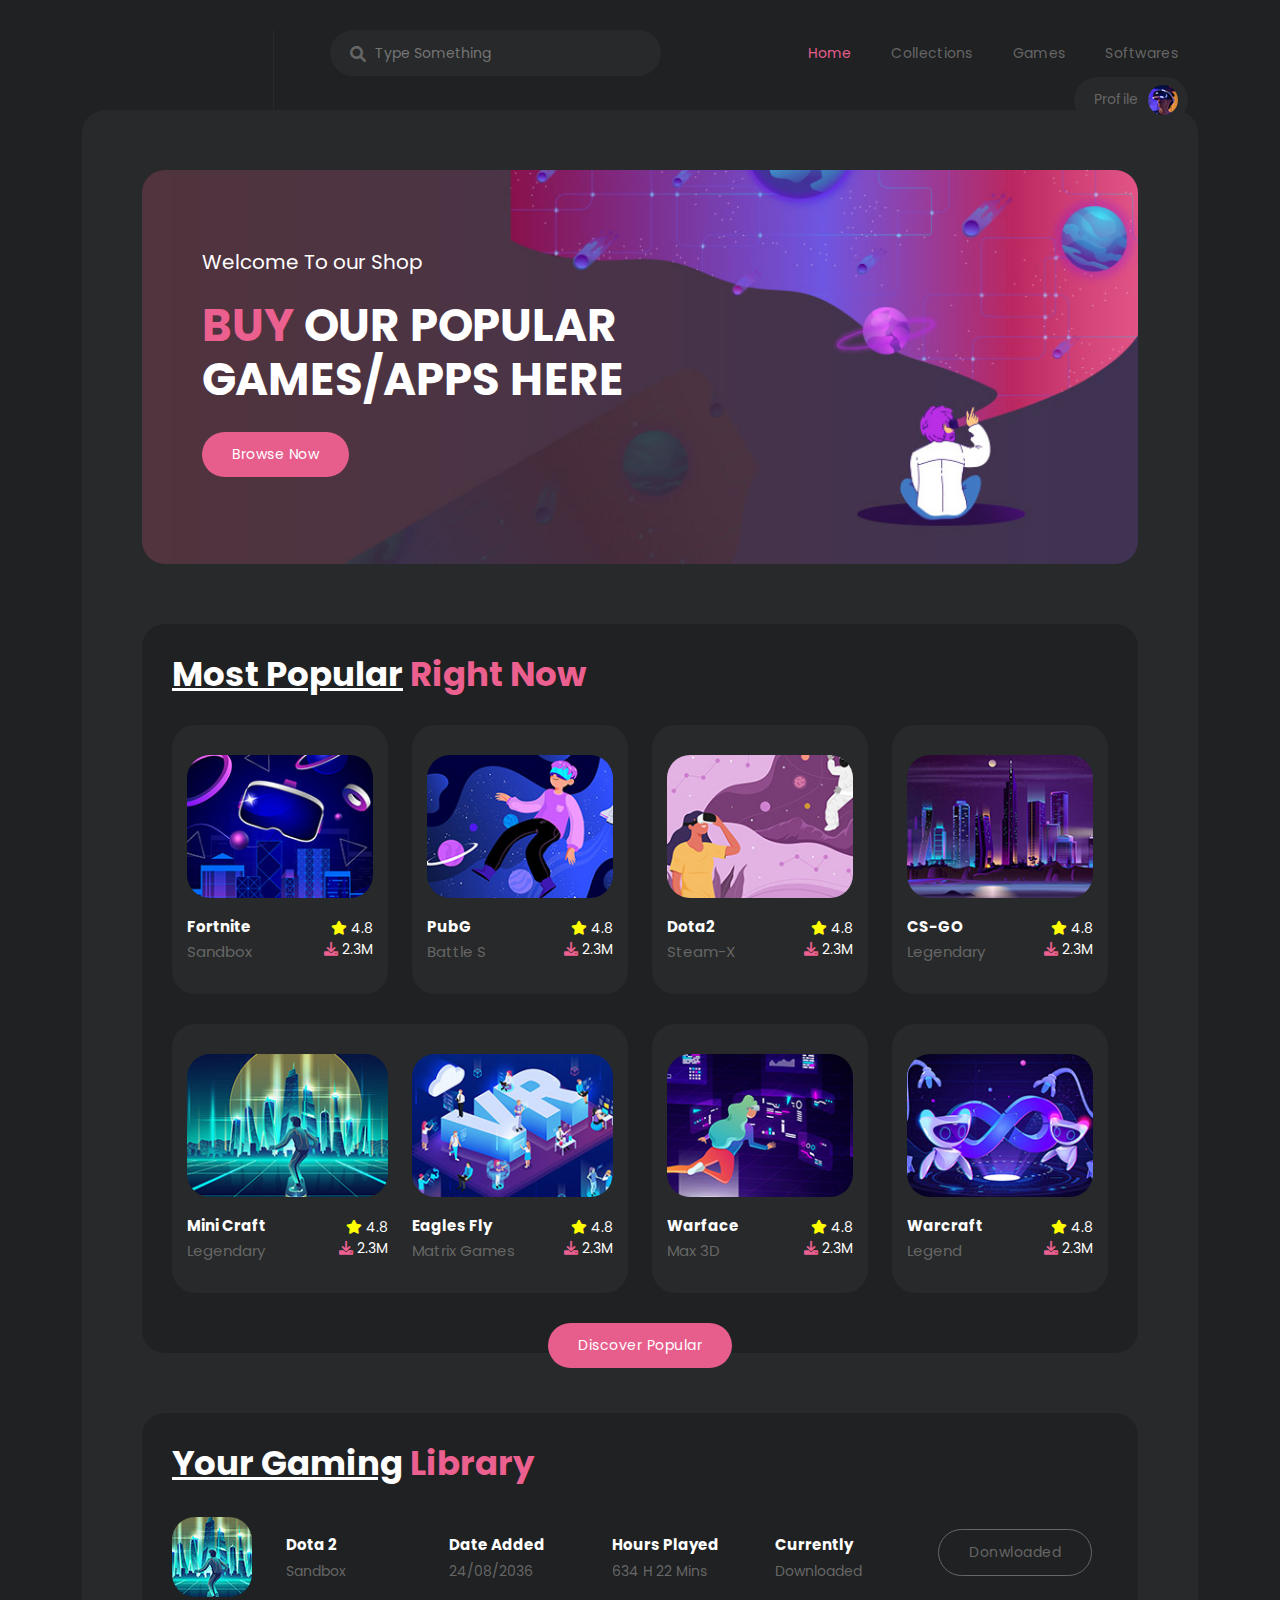
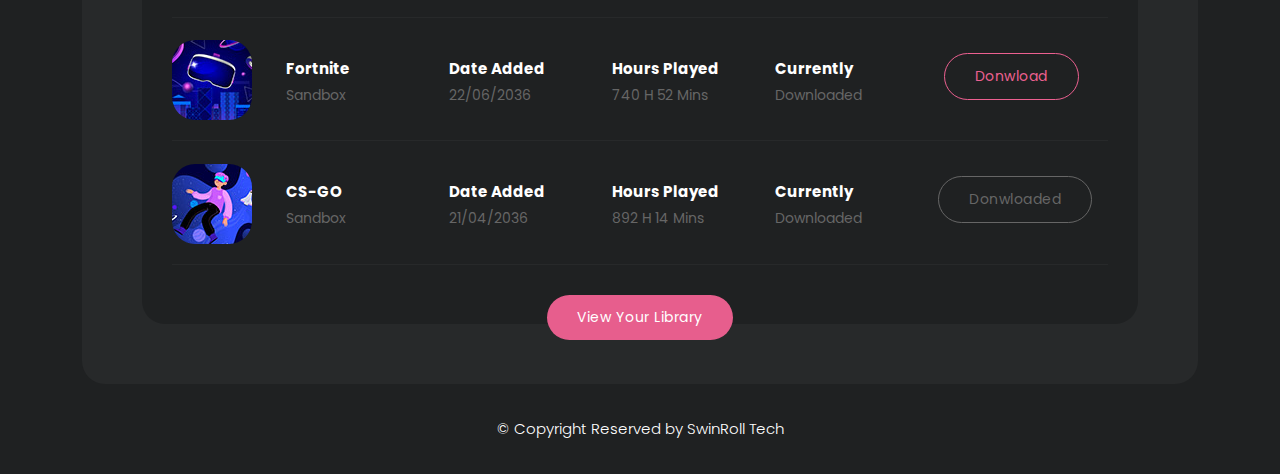
==== index.html @ 905ba1fa "front-end_sample" ====
<!DOCTYPE html>
<html lang="en">

  <head>

    <meta charset="utf-8">
    <meta name="viewport" content="width=device-width, initial-scale=1, shrink-to-fit=no">

    <link href="https://fonts.googleapis.com/css2?family=Poppins:wght@100;200;300;400;500;600;700;800;900&display=swap" rel="stylesheet">

    <title> Game/App Shop </title>

    <!-- Bootstrap core CSS -->
    <link href="vendor/bootstrap/css/bootstrap.min.css" rel="stylesheet">


    <!-- Additional CSS Files -->
    <link rel="stylesheet" href="assets/css/fontawesome.css">
    <link rel="stylesheet" href="assets/css/templatemo-cyborg-gaming.css">
    <link rel="stylesheet" href="assets/css/owl.css">
    <link rel="stylesheet" href="assets/css/animate.css">
    <link rel="stylesheet"href="https://unpkg.com/swiper@7/swiper-bundle.min.css"/>
 
  </head>

<body>

  <!-- ***** Preloader Start ***** -->
  <div id="js-preloader" class="js-preloader">
    <div class="preloader-inner">
      <span class="dot"></span>
      <div class="dots">
        <span></span>
        <span></span>
        <span></span>
      </div>
    </div>
  </div>
  <!-- ***** Preloader End ***** -->

  <!-- ***** Header Area Start ***** -->
  <header class="header-area header-sticky">
    <div class="container">
        <div class="row">
            <div class="col-12">
                <nav class="main-nav">
                    <!-- ***** Logo Start ***** -->
                    <a href="index.html" class="logo">
                        <img src="assets/images/ " alt="">
                    </a>
                    <!-- ***** Logo End ***** -->
                    <!-- ***** Search End ***** -->
                    <div class="search-input">
                      <form id="search" action="#">
                        <input type="text" placeholder="Type Something" id='searchText' name="searchKeyword" onkeypress="handle" />
                        <i class="fa fa-search"></i>
                      </form>
                    </div>
                    <!-- ***** Search End ***** -->
                    <!-- ***** Menu Start ***** -->
                    <ul class="nav">
                        <li><a href="index.html" class="active">Home</a></li>
                        <li><a href="browse.html">Collections</a></li>
                        <li><a href="details.html">Games</a></li>
                        <li><a href="streams.html">Softwares</a></li>
                        <li><a href="profile.html">Profile <img src="assets/images/profile-header.jpg" alt=""></a></li>
                    </ul>   
                    <a class='menu-trigger'>
                        <span>Menu</span>
                    </a>
                    <!-- ***** Menu End ***** -->
                </nav>
            </div>
        </div>
    </div>
  </header>
  <!-- ***** Header Area End ***** -->

  <div class="container">
    <div class="row">
      <div class="col-lg-12">
        <div class="page-content">

          <!-- ***** Banner Start ***** -->
          <div class="main-banner">
            <div class="row">
              <div class="col-lg-7">
                <div class="header-text">
                  <h6>Welcome To our Shop</h6>
                  <h4><em>Buy</em> Our Popular Games/Apps Here</h4>
                  <div class="main-button">
                    <a href="browse.html">Browse Now</a>
                  </div>
                </div>
              </div>
            </div>
          </div>
          <!-- ***** Banner End ***** -->

          <!-- ***** Most Popular Start ***** -->
          <div class="most-popular">
            <div class="row">
              <div class="col-lg-12">
                <div class="heading-section">
                  <h4><em>Most Popular</em> Right Now</h4>
                </div>
                <div class="row">
                  <div class="col-lg-3 col-sm-6">
                    <div class="item">
                      <img src="assets/images/popular-01.jpg" alt="">
                      <h4>Fortnite<br><span>Sandbox</span></h4>
                      <ul>
                        <li><i class="fa fa-star"></i> 4.8</li>
                        <li><i class="fa fa-download"></i> 2.3M</li>
                      </ul>
                    </div>
                  </div>
                  <div class="col-lg-3 col-sm-6">
                    <div class="item">
                      <img src="assets/images/popular-02.jpg" alt="">
                      <h4>PubG<br><span>Battle S</span></h4>
                      <ul>
                        <li><i class="fa fa-star"></i> 4.8</li>
                        <li><i class="fa fa-download"></i> 2.3M</li>
                      </ul>
                    </div>
                  </div>
                  <div class="col-lg-3 col-sm-6">
                    <div class="item">
                      <img src="assets/images/popular-03.jpg" alt="">
                      <h4>Dota2<br><span>Steam-X</span></h4>
                      <ul>
                        <li><i class="fa fa-star"></i> 4.8</li>
                        <li><i class="fa fa-download"></i> 2.3M</li>
                      </ul>
                    </div>
                  </div>
                  <div class="col-lg-3 col-sm-6">
                    <div class="item">
                      <img src="assets/images/popular-04.jpg" alt="">
                      <h4>CS-GO<br><span>Legendary</span></h4>
                      <ul>
                        <li><i class="fa fa-star"></i> 4.8</li>
                        <li><i class="fa fa-download"></i> 2.3M</li>
                      </ul>
                    </div>
                  </div>
                  <div class="col-lg-6">
                    <div class="item">
                      <div class="row">
                        <div class="col-lg-6 col-sm-6">
                          <div class="item inner-item">
                            <img src="assets/images/popular-05.jpg" alt="">
                            <h4>Mini Craft<br><span>Legendary</span></h4>
                            <ul>
                              <li><i class="fa fa-star"></i> 4.8</li>
                              <li><i class="fa fa-download"></i> 2.3M</li>
                            </ul>
                          </div>
                        </div>
                        <div class="col-lg-6 col-sm-6">
                          <div class="item">
                            <img src="assets/images/popular-06.jpg" alt="">
                            <h4>Eagles Fly<br><span>Matrix Games</span></h4>
                            <ul>
                              <li><i class="fa fa-star"></i> 4.8</li>
                              <li><i class="fa fa-download"></i> 2.3M</li>
                            </ul>
                          </div>
                        </div>
                      </div>
                    </div>
                  </div>
                  <div class="col-lg-3 col-sm-6">
                    <div class="item">
                      <img src="assets/images/popular-07.jpg" alt="">
                      <h4>Warface<br><span>Max 3D</span></h4>
                      <ul>
                        <li><i class="fa fa-star"></i> 4.8</li>
                        <li><i class="fa fa-download"></i> 2.3M</li>
                      </ul>
                    </div>
                  </div>
                  <div class="col-lg-3 col-sm-6">
                    <div class="item">
                      <img src="assets/images/popular-08.jpg" alt="">
                      <h4>Warcraft<br><span>Legend</span></h4>
                      <ul>
                        <li><i class="fa fa-star"></i> 4.8</li>
                        <li><i class="fa fa-download"></i> 2.3M</li>
                      </ul>
                    </div>
                  </div>
                  <div class="col-lg-12">
                    <div class="main-button">
                      <a href="browse.html">Discover Popular</a>
                    </div>
                  </div>
                </div>
              </div>
            </div>
          </div>
          <!-- ***** Most Popular End ***** -->

          <!-- ***** Gaming Library Start ***** -->
          <div class="gaming-library">
            <div class="col-lg-12">
              <div class="heading-section">
                <h4><em>Your Gaming</em> Library</h4>
              </div>
              <div class="item">
                <ul>
                  <li><img src="assets/images/game-01.jpg" alt="" class="templatemo-item"></li>
                  <li><h4>Dota 2</h4><span>Sandbox</span></li>
                  <li><h4>Date Added</h4><span>24/08/2036</span></li>
                  <li><h4>Hours Played</h4><span>634 H 22 Mins</span></li>
                  <li><h4>Currently</h4><span>Downloaded</span></li>
                  <li><div class="main-border-button border-no-active"><a href="#">Donwloaded</a></div></li>
                </ul>
              </div>
              <div class="item">
                <ul>
                  <li><img src="assets/images/game-02.jpg" alt="" class="templatemo-item"></li>
                  <li><h4>Fortnite</h4><span>Sandbox</span></li>
                  <li><h4>Date Added</h4><span>22/06/2036</span></li>
                  <li><h4>Hours Played</h4><span>740 H 52 Mins</span></li>
                  <li><h4>Currently</h4><span>Downloaded</span></li>
                  <li><div class="main-border-button"><a href="#">Donwload</a></div></li>
                </ul>
              </div>
              <div class="item last-item">
                <ul>
                  <li><img src="assets/images/game-03.jpg" alt="" class="templatemo-item"></li>
                  <li><h4>CS-GO</h4><span>Sandbox</span></li>
                  <li><h4>Date Added</h4><span>21/04/2036</span></li>
                  <li><h4>Hours Played</h4><span>892 H 14 Mins</span></li>
                  <li><h4>Currently</h4><span>Downloaded</span></li>
                  <li><div class="main-border-button border-no-active"><a href="#">Donwloaded</a></div></li>
                </ul>
              </div>
            </div>
            <div class="col-lg-12">
              <div class="main-button">
                <a href="profile.html">View Your Library</a>
              </div>
            </div>
          </div>
          <!-- ***** Gaming Library End ***** -->
        </div>
      </div>
    </div>
  </div>
  
  <footer>
    <div class="container">
      <div class="row">
        <div class="col-lg-12">
          <p>© Copyright Reserved by <a href="#">SwinRoll Tech</a>

        </div>
      </div>
    </div>
  </footer>


  <!-- Scripts -->
  <!-- Bootstrap core JavaScript -->
  <script src="vendor/jquery/jquery.min.js"></script>
  <script src="vendor/bootstrap/js/bootstrap.min.js"></script>

  <script src="assets/js/isotope.min.js"></script>
  <script src="assets/js/owl-carousel.js"></script>
  <script src="assets/js/tabs.js"></script>
  <script src="assets/js/popup.js"></script>
  <script src="assets/js/custom.js"></script>


  </body>

</html>
---- assets/css/templatemo-cyborg-gaming.css ----
/*

TemplateMo 579 Cyborg Gaming

https://templatemo.com/tm-579-cyborg-gaming

*/

/* ---------------------------------------------
Table of contents
------------------------------------------------
01. font & reset css
02. reset
03. global styles
04. header
05. banner
06. features
07. testimonials
08. contact
09. footer

--------------------------------------------- */
/* 
---------------------------------------------
font & reset css
--------------------------------------------- 
*/
@import url("https://fonts.googleapis.com/css2?family=Poppins:wght@100;200;300;400;500;600;700;800;900");
/* 
---------------------------------------------
reset
--------------------------------------------- 
*/
html, body, div, span, applet, object, iframe, h1, h2, h3, h4, h5, h6, p, blockquote, div
pre, a, abbr, acronym, address, big, cite, code, del, dfn, em, font, img, ins, kbd, q,
s, samp, small, strike, strong, sub, sup, tt, var, b, u, i, center, dl, dt, dd, ol, ul, li,
figure, header, nav, section, article, aside, footer, figcaption {
  margin: 0;
  padding: 0;
  border: 0;
  outline: 0;
}

.clearfix:after {
  content: ".";
  display: block;
  clear: both;
  visibility: hidden;
  line-height: 0;
  height: 0;
}

.clearfix {
  display: inline-block;
}

html[xmlns] .clearfix {
  display: block;
}

* html .clearfix {
  height: 1%;
}

ul, li {
  padding: 0;
  margin: 0;
  list-style: none;
}

header, nav, section, article, aside, footer, hgroup {
  display: block;
}

* {
  box-sizing: border-box;
}

html, body {
  font-family: 'Poppins', sans-serif;
  font-weight: 400;
  background-color: #1e1e1e;
  font-size: 16px;
  -ms-text-size-adjust: 100%;
  -webkit-font-smoothing: antialiased;
  -moz-osx-font-smoothing: grayscale;
}

a {
	color: #CCC;
  text-decoration: none !important;
}
a:hover {
	color: #F99;
}

h1, h2, h3, h4, h5, h6 {
  margin-top: 0px;
  margin-bottom: 0px;
  color: #fff;
  font-weight: 700;
}

ul {
  margin-bottom: 0px;
}

p {
  font-size: 15px;
  line-height: 30px;
  color: #fff;
}

img {
  width: 100%;
  overflow: hidden;
}

/* 
---------------------------------------------
Global Styles
--------------------------------------------- 
*/
html,
body {
  background: #1f2122;
  font-family: 'Poppins', sans-serif;
}

body .page-content {
  margin-top: 110px;
  background-color: #27292a;
  padding: 60px;
  border-radius: 23px;
}

p {
  font-size: 15px;
  color: #666;
  line-height: 30px;
  margin-bottom: 0px;
}

::selection {
  background: #e75e8d;
  color: #fff;
}

::-moz-selection {
  background: #e75e8d;
  color: #fff;
}

.templatemo-item {
	max-width: 80px; 
	border-radius: 23px;
}

.main-button a {
  font-size: 14px;
  color: #fff;
  background-color: #e75e8d;
  padding: 12px 30px;
  display: inline-block;
  border-radius: 25px;
  font-weight: 400;
  text-transform: capitalize;
  letter-spacing: 0.5px;
  transition: all .3s;
  position: relative;
  overflow: hidden;
}

.main-button a:hover {
  background-color: #fff;
  color: #e75e8d;
}

.main-border-button a {
  font-size: 14px;
  color: #ec6090;
  background-color: transparent;
  border: 1px solid #ec6090;
  padding: 12px 30px;
  display: inline-block;
  border-radius: 25px;
  font-weight: 400;
  text-transform: capitalize;
  letter-spacing: 0.5px;
  transition: all .3s;
  position: relative;
  overflow: hidden;
}

.main-border-button a:hover {
  border-color: #fff;
  background-color: #fff;
  color: #e75e8d;
}

.border-no-active a {
  border-color: #666;
  color: #666;
}

.border-no-active a:hover{
  border-color: #666;
  color: #666;
  background-color: transparent;
}

section {
  margin-top: 120px;
}

.heading-section h4 {
  color: #ec6090;
  font-size: 34px;
  text-decoration: none;
  margin-bottom: 30px;
}

.heading-section h4 em {
  color: #fff;
  font-style: normal;
  text-decoration: underline;
}

/* 
---------------------------------------------
Pre-loader Style
--------------------------------------------- 
*/

.js-preloader {
  position: fixed;
  top: 0;
  left: 0;
  right: 0;
  bottom: 0;
  background-color: rgba(0,0,0,0.99);
  display: -webkit-box;
  display: flex;
  -webkit-box-align: center;
  align-items: center;
  -webkit-box-pack: center;
  justify-content: center;
  opacity: 1;
  visibility: visible;
  z-index: 9999;
  -webkit-transition: opacity 0.25s ease;
  transition: opacity 0.25s ease;
}

.js-preloader.loaded {
  opacity: 0;
  visibility: hidden;
  pointer-events: none;
}

@-webkit-keyframes dot {
  50% {
      -webkit-transform: translateX(96px);
      transform: translateX(96px);
  }
}

@keyframes dot {
  50% {
      -webkit-transform: translateX(96px);
      transform: translateX(96px);
  }
}

@-webkit-keyframes dots {
  50% {
      -webkit-transform: translateX(-31px);
      transform: translateX(-31px);
  }
}

@keyframes dots {
  50% {
      -webkit-transform: translateX(-31px);
      transform: translateX(-31px);
  }
}

.preloader-inner {
  position: relative;
  width: 142px;
  height: 40px;
  background: transparent;
}

.preloader-inner .dot {
  position: absolute;
  width: 16px;
  height: 16px;
  top: 12px;
  left: 15px;
  background: #e75e8d;
  border-radius: 50%;
  -webkit-transform: translateX(0);
  transform: translateX(0);
  -webkit-animation: dot 2.8s infinite;
  animation: dot 2.8s infinite;
}

.preloader-inner .dots {
  -webkit-transform: translateX(0);
  transform: translateX(0);
  margin-top: 12px;
  margin-left: 31px;
  -webkit-animation: dots 2.8s infinite;
  animation: dots 2.8s infinite;
}

.preloader-inner .dots span {
  display: block;
  float: left;
  width: 16px;
  height: 16px;
  margin-left: 16px;
  background: #e75e8d;
  border-radius: 50%;
}



/* 
---------------------------------------------
Header Style
--------------------------------------------- 
*/

.background-header {
  background-color: #fff !important;
  height: 70px!important;
  position: fixed!important;
  top: 0!important;
  left: 0;
  right: 0;
  box-shadow: 0px 0px 10px rgba(0,0,0,0.15)!important;
  -webkit-transition: all .5s ease 0s;
  -moz-transition: all .5s ease 0s;
  -o-transition: all .5s ease 0s;
  transition: all .5s ease 0s;
  display: none;
}

.header-area {
  background-color: transparent;
  position: absolute;
  height: 70px;
  top: 15px;
  left: 0;
  right: 0;
  z-index: 100;
  -webkit-transition: all .5s ease 0s;
  -moz-transition: all .5s ease 0s;
  -o-transition: all .5s ease 0s;
  transition: all .5s ease 0s;
}

.header-area .main-nav {
  min-height: 80px;
  background: transparent;
  display: flex;
  padding: 15px 0px;
  border-radius: 50px;
}

.background-header .main-nav {
  padding: 0px;
  background-color: transparent;
}

.header-area .main-nav #search {
  position: relative;
}

.header-area .main-nav #search input {
  background-color: #27292a;
  height: 46px;
  border-radius: 23px;
  border: none;
  color: #666;
  font-size: 14px;
  padding: 0px 15px 0px 45px;
}

.header-area .main-nav #search i {
  position: absolute;
  color: #666;
  left: 20px;
  top: 16px;
  width: 18px;
  height: 18px;
  font-size: 16px;
}

.header-area .main-nav .logo {
  border-right: 1px solid #27292a;
  flex-basis: 25%;
  margin-right: 5%;
  -webkit-transition: all 0.3s ease 0s;
  -moz-transition: all 0.3s ease 0s;
  -o-transition: all 0.3s ease 0s;
  transition: all 0.3s ease 0s;
}

.header-area .main-nav .logo img {
  width: 191px;
}

.background-header .main-nav .logo {
  margin-top: 8px;
}

.background-header .main-nav .logo img {
  width: 180px;
}

.header-area .main-nav .nav {
  display: inline-flex;
  flex-basis: 70%;
  justify-content: flex-end;
  vertical-align: middle;
  text-align: right;
  margin-top: 0px;
  margin-right: 0px;
  -webkit-transition: all 0.3s ease 0s;
  -moz-transition: all 0.3s ease 0s;
  -o-transition: all 0.3s ease 0s;
  transition: all 0.3s ease 0s;
  position: relative;
  z-index: 999;
}

.header-area .main-nav .nav li {
  padding-left: 10px;
  padding-right: 10px;
  display: inline-block;
}

.header-area .main-nav .nav li a {
  display: block;
  font-weight: 400;
  font-size: 14px;
  text-transform: capitalize;
  color: #666;
  -webkit-transition: all 0.3s ease 0s;
  -moz-transition: all 0.3s ease 0s;
  -o-transition: all 0.3s ease 0s;
  transition: all 0.3s ease 0s;
  border: transparent;
  padding: 13px 10px;
  border-radius: 18px;
  letter-spacing: .3px;
}

.header-area .main-nav .nav li:last-child a {
  background-color: #27292a;
  padding: 8px 10px 8px 20px;
  border-radius: 23px;
}

.header-area .main-nav .nav li:last-child a img {
  max-width: 30px;
  border-radius: 50%;
  margin-left: 5px;
}

.header-area .main-nav .nav li.has-sub ul.sub-menu li:last-child a:hover,
.background-header .main-nav .nav li.has-sub ul.sub-menu li:last-child a:hover {
  padding-left: 25px !important;
}

.header-area .main-nav .nav li:hover a,
.header-area .main-nav .nav li a.active {
  color: #e75e8d !important;
}

.header-area .main-nav .nav li:last-child:hover a,
.header-area .main-nav .nav li:last-child a.active {
  color: #fff !important;
  background-color: #e75e8d !important;
}

.background-header .main-nav .nav li:hover a,
.background-header .main-nav .nav li a.active {
  color: #fff;
  opacity: 1;
}

.header-area .main-nav .nav li.has-sub {
  position: relative;
  padding-right: 15px;
}

.header-area .main-nav .menu-trigger {
  cursor: pointer;
  display: block;
  position: absolute;
  top: 23px;
  width: 32px;
  height: 40px;
  text-indent: -9999em;
  z-index: 99;
  right: 20px;
  display: none;
}

.background-header .main-nav .menu-trigger {
  top: 17px;
}

.header-area .main-nav .menu-trigger span,
.header-area .main-nav .menu-trigger span:before,
.header-area .main-nav .menu-trigger span:after {
  -moz-transition: all 0.4s;
  -o-transition: all 0.4s;
  -webkit-transition: all 0.4s;
  transition: all 0.4s;
  background-color: #e75e8d;
  display: block;
  position: absolute;
  width: 30px;
  height: 2px;
  left: 0;
}

.background-header .main-nav .menu-trigger span,
.background-header .main-nav .menu-trigger span:before,
.background-header .main-nav .menu-trigger span:after {
  background-color: #e75e8d;
}

.header-area .main-nav .menu-trigger span:before,
.header-area .main-nav .menu-trigger span:after {
  -moz-transition: all 0.4s;
  -o-transition: all 0.4s;
  -webkit-transition: all 0.4s;
  transition: all 0.4s;
  background-color: #e75e8d;
  display: block;
  position: absolute;
  width: 30px;
  height: 2px;
  left: 0;
  width: 75%;
}

.background-header .main-nav .menu-trigger span:before,
.background-header .main-nav .menu-trigger span:after {
  background-color: #e75e8d;
}

.header-area .main-nav .menu-trigger span:before,
.header-area .main-nav .menu-trigger span:after {
  content: "";
}

.header-area .main-nav .menu-trigger span {
  top: 16px;
}

.header-area .main-nav .menu-trigger span:before {
  -moz-transform-origin: 33% 100%;
  -ms-transform-origin: 33% 100%;
  -webkit-transform-origin: 33% 100%;
  transform-origin: 33% 100%;
  top: -10px;
  z-index: 10;
}

.header-area .main-nav .menu-trigger span:after {
  -moz-transform-origin: 33% 0;
  -ms-transform-origin: 33% 0;
  -webkit-transform-origin: 33% 0;
  transform-origin: 33% 0;
  top: 10px;
}

.header-area .main-nav .menu-trigger.active span,
.header-area .main-nav .menu-trigger.active span:before,
.header-area .main-nav .menu-trigger.active span:after {
  background-color: transparent;
  width: 100%;
}

.header-area .main-nav .menu-trigger.active span:before {
  -moz-transform: translateY(6px) translateX(1px) rotate(45deg);
  -ms-transform: translateY(6px) translateX(1px) rotate(45deg);
  -webkit-transform: translateY(6px) translateX(1px) rotate(45deg);
  transform: translateY(6px) translateX(1px) rotate(45deg);
  background-color: #e75e8d;
}

.background-header .main-nav .menu-trigger.active span:before {
  background-color: #e75e8d;
}

.header-area .main-nav .menu-trigger.active span:after {
  -moz-transform: translateY(-6px) translateX(1px) rotate(-45deg);
  -ms-transform: translateY(-6px) translateX(1px) rotate(-45deg);
  -webkit-transform: translateY(-6px) translateX(1px) rotate(-45deg);
  transform: translateY(-6px) translateX(1px) rotate(-45deg);
  background-color: #e75e8d;
}

.background-header .main-nav .menu-trigger.active span:after {
  background-color: #e75e8d;
}

.header-area.header-sticky {
  min-height: 70px;
}

.header-area.header-sticky .nav li a.active {
  color: #fff;
}

@media (max-width: 1200px) {
  .header-area .main-nav .nav li {
    padding-left: 10px;
    padding-right: 10px;
  }
  .header-area .main-nav:before {
    display: none;
  }
}

@media (max-width: 992px) {
  .header-area {
    top: 0;
  }
  .header-area .main-nav {
    background-color: transparent;
    border-radius: 0px;
  }
  .header-area .main-nav .nav {
    height: auto;
    flex-basis: 100%;
  }
  .header-area .main-nav .logo {
    position: absolute;
    left: 30px;
    top: 15px;
  }
  .background-header .main-nav .logo {
    top: 0px;
  }
  .background-header .main-nav .border-button {
    top: 0px !important;
  }
  .header-area .main-nav .border-button {
    position: absolute;
    top: 15px;
    right: 70px;
  }
  .header-area.header-sticky .nav li a:hover,
  .header-area.header-sticky .nav li a.active {
    color: #e75e8d!important;
    opacity: 1;
  }
  .header-area.header-sticky .nav li.search-icon a {
    width: 100%;
  }
  .header-area {
    background-color: #f7f7f7;
    padding: 0px 15px;
    height: 80px;
    box-shadow: none;
    text-align: center;
  }
  .header-area .container {
    padding: 0px;
  }
  .header-area .logo {
    margin-left: 0px;
  }
  .header-area .menu-trigger {
    display: block !important;
  }
  .header-area .main-nav {
    overflow: hidden;
  }
  .header-area .main-nav .nav {
    float: none;
    width: 100%;
    display: none;
    -webkit-transition: all 0s ease 0s;
    -moz-transition: all 0s ease 0s;
    -o-transition: all 0s ease 0s;
    transition: all 0s ease 0s;
    margin-left: 0px;
  }
  .header-area.header-sticky .nav {
    margin-top: 65px !important;
    text-align: center;
  }
  .background-header.header-sticky .nav {
    margin-top: 70px !important;
  }
  .header-area .main-nav .nav li:first-child {
    border-top: 1px solid #eee;
  }
  .header-area .main-nav .nav li {
    width: 100%;
    background: #fff;
    border-bottom: 1px solid #eee;
    padding-left: 0px !important;
    padding-right: 0px !important;
  }
  .header-area .main-nav .nav li a {
    height: 50px !important;
    line-height: 50px !important;
    padding: 0px !important;
    border: none !important;
    background: #fff !important;
    color: #1e1e1e !important;
  }
  .header-area .main-nav .nav li a:hover {
    background: #fff !important;
    color: #e75e8d!important;
  }
  .header-area .main-nav .nav li:last-child a img {
    display: none;
  }
  .header-area .main-nav .nav li:last-child a:hover {
    color: #ec6090 !important;
    background-color: transparent !important;
  }
  .header-area .main-nav .nav li.has-sub ul.sub-menu {
    position: relative;
    visibility: inherit;
    opacity: 1;
    z-index: 1;
    transform: translateY(0%);
    top: 0px;
    width: 100%;
    box-shadow: none;
    height: 0px;
    transition: all 0s;
  }
  .header-area .main-nav .nav li.submenu ul li a {
    font-size: 12px;
    font-weight: 400;
  }
  .header-area .main-nav .nav li.submenu ul li a:hover:before {
    width: 0px;
  }
  .header-area .main-nav .nav li.has-sub ul.sub-menu {
    height: auto;
  }
  .header-area .main-nav .nav li.has-sub:after {
    color: #3B566E;
    right: 30px;
    font-size: 14px;
    top: 15px;
  }
  .header-area .main-nav .nav li.submenu:hover ul, .header-area .main-nav .nav li.submenu:focus ul {
    height: 0px;
  }
}

/* 
---------------------------------------------
Banner Style
--------------------------------------------- 
*/

.main-banner {
  background-image: url(../images/banner-bg.jpg);
  background-position: center center;
  background-size: cover;
  min-height: 380px;
  border-radius: 23px;
  padding: 80px 60px;
}

.main-banner h6 {
  font-size: 20px;
  color: #fff;
  font-weight: 400;
  margin-bottom: 25px;
}

.main-banner h4 {
  font-size: 45px;
  text-transform: uppercase;
  margin-bottom: 25px;
}

.main-banner h4 em {
  font-style: normal;
  color: #ec6090;
}

/* 
---------------------------------------------
Most Popular Style
--------------------------------------------- 
*/

.most-popular {
  margin-top: 60px;
  padding: 30px;
  background-color: #1f2122;
  border-radius: 23px;
}

.most-popular .item {
  background-color: #27292a;
  padding: 30px 15px;
  border-radius: 23px;
  margin-bottom: 30px;
}

.most-popular .item .item {
  padding: 0px;
  border-radius: 0px;
  background-color: transparent;
  margin-bottom: 0px;
}

.most-popular .item img {
  border-radius: 23px;
}

.most-popular .item h4 {
  font-size: 15px;
  margin-top: 20px;
  margin-bottom: 0px;
  display: inline-block;
}

.most-popular .item span {
  color: #666;
  display: block;
  margin-top: 7px;
  font-weight: 400;
}

.most-popular .item ul {
  float: right;
  margin-top: 20px;
}

.most-popular .item ul li {
  text-align: right;
  color: #fff;
  font-size: 14px;
}

.most-popular .item ul li:first-child i {
  color: yellow;
}

.most-popular .item ul li:last-child i {
  color: #ec6090;
}

.most-popular .main-button {
  text-align: center;
  margin-bottom: -53px;
}

/* 
---------------------------------------------
Gaming Library Style
--------------------------------------------- 
*/

.gaming-library {
  margin-top: 60px;
  padding: 30px;
  background-color: #1f2122;
  border-radius: 23px;
}

.gaming-library .item {
  border-bottom: 1px solid #27292a;
  margin-bottom: 20px;
  padding-bottom: 20px;
}

.gaming-library .last-item {
  margin-bottom: 30px;
}

.profile-library .last-item {
  border-bottom: none;
  padding-bottom: 0px;
  margin-bottom: 0px;
}

.gaming-library .item ul li {
  margin-top: 15px;
}

.gaming-library .item ul li img {
  margin-top: -30px;
}

.gaming-library .item ul li {
  display: inline-block;
  width: 17%;
}

.gaming-library .item ul li:first-child {
  width: 110px;
}

.gaming-library .item ul li:last-child {
  width: 15%;
  text-align: right;
}

.gaming-library .item ul li h4 {
  font-size: 15px;
  margin-bottom: 5px;
}

.gaming-library .item ul li span {
  color: #666;
  font-size: 14px;
}

.gaming-library .main-button {
  text-align: center;
  margin-bottom: -53px;
}

/* 
---------------------------------------------
Footer Style
--------------------------------------------- 
*/

footer p {
  text-align: center;
  padding: 30px 0px;
  color: #fff;
  font-weight: 300;
}

footer p a {
  color: #fff;
  transition: all .3s;
}

footer p a:hover {
  color: #ec6090;
}

/* 
---------------------------------------------
Featured Games Style
--------------------------------------------- 
*/

.featured-games {
  border-radius: 23px;
  background-color: #1f2122;
  padding: 30px;
}

.featured-games .item .thumb {
  position: relative;
  overflow: hidden;
}

.featured-games .item .thumb .hover-effect {
  position: absolute;
  bottom: -100px;
  text-align: center;
  width: 100%;
  opacity: 0;
  visibility: hidden;
  transition: all .4s;
}

.featured-games .item .thumb:hover .hover-effect {
  opacity: 1;
  visibility: visible;
  bottom: 15px;
}

.featured-games .item .thumb .hover-effect h6 {
  background-color: rgba(31,33,34,0.95);
  display: inline-block;
  color: #ec6090;
  font-weight: 600;
  font-size: 14px;
  padding: 10px 20px;
  border-radius: 25px;
}

.featured-games .item img {
  border-radius: 23px;
}

.featured-games .item h4 {
  font-size: 15px;
  margin-top: 20px;
  margin-bottom: 0px;
  display: inline-block;
}

.featured-games .item span {
  color: #666;
  display: block;
  margin-top: 7px;
  font-weight: 400;
}

.featured-games .item ul {
  float: right;
  margin-top: 20px;
}

.featured-games .item ul li {
  text-align: right;
  color: #fff;
  font-size: 14px;
}

.featured-games .item ul li:first-child i {
  color: yellow;
}

.featured-games .item ul li:last-child i {
  color: #ec6090;
}

.featured-games .owl-nav {
  position: absolute;
  margin: 0 auto;
  top: -70px;
  right: 0;
}

.featured-games .owl-nav .owl-prev {
  margin-right: 2.5px;
}

.featured-games .owl-nav .owl-next {
  margin-left: 2.5px;
}

.featured-games .owl-nav .owl-prev span,
.featured-games .owl-nav .owl-next span  {
  font-size: 36px;
  display: inline-block;
  color: #666;
  opacity: 1;
  transition: all .3s;
}

.featured-games .owl-nav .owl-prev span:hover,
.featured-games .owl-nav .owl-next span:hover {
  opacity: 1;
  color: #ec6090;
}

.top-downloaded {
  border-radius: 23px;
  background-color: #1f2122;
  padding: 30px;
  max-height: 567px;
  min-height: 567px;
}

.top-downloaded ul li {
  position: relative;
  display: inline-block;
  width: 100%;
}

.top-downloaded ul li img {
  float: left;
  margin-right: 15px;
}

.top-downloaded ul li h4 {
  font-size: 15px;
  padding-top: 7px;
}

.top-downloaded ul li h6 {
  font-size: 15px;
  color: #666;
  font-weight: 400;
  margin-top: 5px;
  margin-bottom: 5px;
}

.top-downloaded ul li span {
  color: #fff;
  font-size: 15px;
  margin-right: 10px;
}

.top-downloaded ul li .download i {
  position: absolute;
  right: 0;
  top: 50%;
  transform: translateY(-23px);
  width: 46px;
  height: 46px;
  text-align: center;
  line-height: 46px;
  color: #ec6090;
  background-color: #27292a;
  border-radius: 50%;
}

.top-downloaded ul li {
  border-bottom: 1px solid #27292a;
  margin-bottom: 28px;
  padding-bottom: 28px;
}

.top-downloaded .text-button  {
  text-align: center;
}

.top-downloaded .text-button a {
  font-weight: 600;
  color: #ec6090;
  font-size: 15px;
}

/* 
---------------------------------------------
Start Stream Style
--------------------------------------------- 
*/

.start-stream .heading-section {
  margin-top: 60px;
  text-align: center;
  margin-bottom: 60px;
}

.start-stream .item {
  padding: 30px;
  border: 1px solid #444;
  border-radius: 23px;
}

.start-stream .item h4 {
  font-size: 20px;
  margin-top: 20px;
  margin-bottom: 15px;
  font-weight: 600;
}

.start-stream .main-button {
  text-align: center;
  margin-top: 30px;
}

/* 
---------------------------------------------
Live Stream Style
--------------------------------------------- 
*/

.live-stream {
  margin-top: 60px;
  border-radius: 23px;
  background-color: #1f2122;
  padding: 30px;
}

.live-stream .item {
  margin-bottom: 30px;
}

.live-stream .thumb {
  position: relative;
  overflow: hidden;
  margin-bottom: 20px;
}

.live-stream .thumb img {
  border-radius: 23px; 
}

.live-stream .thumb:hover .hover-effect {
  opacity: 1;
  visibility: visible;
}

.live-stream .hover-effect {
  opacity: 0;
  visibility: hidden;
  transition: all .4s;
}

.live-stream .hover-effect .live a { 
  position: absolute;
  background-color: rgba(236, 96, 144, 0.9);
  padding: 5px 10px;
  border-radius: 23px;
  color: #fff;
  font-size: 14px;
  right: 15px;
  top: 15px;
}

.live-stream .hover-effect ul {
  position: absolute;
  bottom: 20px;
  text-align: center;
  width: 100%;
}

.live-stream .hover-effect ul li {
  display: inline-block;
  margin: 0px 5px;
}

.live-stream .hover-effect ul li a {
  background-color: rgba(236, 96, 144, 0.9);
  padding: 5px 10px;
  border-radius: 23px;
  color: #fff;
  font-size: 14px;
}

.live-stream .avatar img {
  margin-right: 15px;
}

.live-stream span i {
  color: #fff;
  background-color: #ec6090;
  border-radius: 50%;
  font-size: 12px;
  width: 20px;
  height: 20px;
  display: inline-block;
  text-align: center;
  line-height: 20px;
  margin-right: 3px;
}

.live-stream span {
  font-size: 14px;
  color: #ec6090;
}

.live-stream .down-content h4 {
  margin-top: 8px;
  font-size: 20px;
  font-weight: 700;
  margin-left: 61px;
}

.live-stream .main-button {
  text-align: center;
  margin-bottom: -53px;
}

/* 
---------------------------------------------
Featured Banner Style
--------------------------------------------- 
*/

.feature-banner .thumb {
  position: relative;
  max-height: 305px;
  overflow: hidden;
  border-radius: 23px;;
}

.feature-banner .thumb a {
  position: absolute;
  left: 50%;
  top: 50%;
  transform: translate(-23px, -23px);
  width: 46px;
  height: 46px;
  background-color: #fff;
  border-radius: 50%;
  display: inline-block;
  text-align: center;
  line-height: 46px;
  color: #ec6090;
}

/* 
---------------------------------------------
Game Details Style
--------------------------------------------- 
*/

.game-details h2 {
  font-size: 45px;
  text-transform: uppercase;
  text-align: center;
  margin: 60px 0px;
}

.game-details .content {
  border-radius: 23px;
  padding: 30px;
  background-color: #1f2122;
}

.game-details .content .left-info {
  background-color: #27292a;
  border-radius: 23px;
  padding: 30px;
  margin-bottom: 30px;
}

.game-details .content .left-info .left {
  float: left;
}

.game-details .content .left-info h4 {
  font-size: 15px;
  display: block;
}

.game-details .content .left-info span {
  color: #666;
  display: block;
  margin-top: 7px;
  font-weight: 400;
}

.game-details .content .left-info ul {
  text-align: right;
}

.game-details .content .left-info ul li {
  color: #fff;
  font-size: 14px;
  margin-bottom: 3px;
}

.game-details .content .left-info ul li:first-child i {
  color: yellow;
}

.game-details .content .left-info ul li:last-child i {
  color: #ec6090;
}

.game-details .content .right-info {
  background-color: #27292a;
  border-radius: 23px;
  padding: 30px;
  margin-bottom: 30px;
}

.game-details .content .right-info ul li {
  display: inline-block;
  width: 23%;
  text-align: center;
  font-size: 14px;
  color: #fff;
}

.game-details .content .right-info ul li i {
  display: block;
  margin-bottom: 12px;
}

.game-details .content .right-info ul li:first-child i {
  color: yellow;
} 

.game-details .content .right-info ul li i {
  color: #ec6090;
}

.game-details .main-border-button {
  margin-top: 35px;
}

.game-details .main-border-button a {
  text-align: center;
  width: 100%;
} 

/* 
---------------------------------------------
Other Related Style
--------------------------------------------- 
*/

.other-games {
  border-radius: 23px;
  padding: 30px 30px 0px 30px;
  background-color: #1f2122;
  margin-top: 60px;
}

.other-games .item {
  position: relative;
  border-bottom: 1px solid #27292a;
  padding-bottom: 52px;
  margin-bottom: 30px;
}

.other-games .item img {
  float: left;
  margin-right: 15px;
}

.other-games .item h4 {
  display: inline-block;
  font-size: 15px;
  margin-bottom: 5px;
  padding-top: 15px;
}

.other-games .item span {
  color: #666;
  font-size: 14px;
  display: block;
}

.other-games ul {
  position: absolute;
  right: 0;
  top: 15px;
}

.other-games ul li {
  color: #fff;
  font-size: 14px;
  margin-bottom: 3px;
}

.other-games ul li:first-child i {
  color: yellow;
}

.other-games ul li:last-child i {
  color: #ec6090;
}

/* 
---------------------------------------------
Top Streamers Style
--------------------------------------------- 
*/

.top-streamers {
  border-radius: 23px;
  background-color: #1f2122;
  padding: 30px;
  max-height: 567px;
  min-height: 567px;
}

.top-streamers ul li {
  display: inline-block;
  width: 100%;
  border-bottom: 1px solid #353637;
  margin-bottom: 25px;
  padding-bottom: 25px;
}

.top-streamers ul li:last-child {
  border-bottom: none;
  padding-bottom: 0px;
  margin-bottom: 0px;
}

.top-streamers ul li span {
  float: left;
  font-size: 15px;
  color: #fff;
  font-weight: 700;
  padding-top: 12px;
  margin-right: 10px;
}

.top-streamers ul li h6 {
  display: inline;
  font-size: 14px;
  color: #ec6090;
  font-weight: 400;
}

.top-streamers ul li h6 i {
  color: #fff;
  background-color: #ec6090;
  border-radius: 50%;
  font-size: 12px;
  width: 20px;
  height: 20px;
  display: inline-block;
  text-align: center;
  line-height: 20px;
  margin-right: 3px;
}

.top-streamers ul li .main-button {
  float: right;
}

.top-streamers ul li .main-button a {
  padding: 8px 20px;
}

/* 
---------------------------------------------
Profile Style
--------------------------------------------- 
*/

.main-profile {
  border-radius: 23px;
  padding: 30px;
  background-color: #1f2122;
}

.main-profile .main-info span {
  font-size: 14px;
  color: #fff;
  background-color: #e75e8d;
  padding: 8px 20px;
  display: inline-block;
  border-radius: 25px;
  font-weight: 400;
  text-transform: capitalize;
  letter-spacing: 0.5px;
  margin-bottom: 15px;
}

.main-profile .main-info h4 {
  margin-bottom: 20px;
}

.main-profile .main-info .main-border-button {
  margin-top: 25px;
}

.main-profile ul {
  border-radius: 23px;
  padding: 30px;
  background-color: #27292a;
}

.main-profile ul li {
  width: 100%;
  font-size: 14px;
  color: #666;
  margin-bottom: 20px;
  padding-bottom: 20px;
  border-bottom: 1px solid #666;
}

.main-profile ul li span {
  float: right;
  font-weight: 500;
  color: #ec6090;
}

.main-profile ul li:last-child {
  border-bottom: none;
  padding-bottom: 0;
  margin-bottom: 0;
}

.clips {
  margin-top: 30px;
  border-top: 2px solid #27292a;
}

.clips .heading-section {
  margin-top: 30px;
}

.clips .item  {
  border-radius: 23px;
  padding: 30px 15px;
  background-color: #27292a;
  margin-bottom: 30px;
}

.clips .item .thumb {
  position: relative;
  margin-bottom: 15px;
}

.clips .item .thumb a {
  position: absolute;
    left: 50%;
    top: 50%;
    transform: translate(-23px, -23px);
    width: 46px;
    height: 46px;
    background-color: #fff;
    border-radius: 50%;
    display: inline-block;
    text-align: center;
    line-height: 46px;
    color: #ec6090;
}

.clips .item h4 {
  font-size: 15px;
  display: inline-block;
}

.clips .item span i {
  color: #ec6090;
}

.clips .item span {
  float: right;
  color: #fff;
  font-size: 14px;
}

.clips .main-button {
  margin-top: 10px;
  text-align: center;
}

/* 
---------------------------------------------
Responsive Style
--------------------------------------------- 
*/

body {
  overflow-x: hidden;
}

@media (max-width: 767px) {
  body .page-content {
    padding: 0px 30px;
  }
  .main-banner {
    text-align: center;
  }
  .main-banner h4 {
    font-size: 35px;
  }
  .gaming-library .item ul li,
  .gaming-library .item ul li:first-child,
  .gaming-library .item ul li:last-child {
    width: 100% !important;
    text-align: center !important;
  }
  .gaming-library .item ul li {
    margin-top: 30px;
  }
  .top-downloaded ul li .download i {
    top: 20px;
    width: 30px;
    height: 30px;
    line-height: 30px;
  }
  .top-downloaded ul li img {
    margin-right: 10px;
  }
  .top-downloaded ul li span {
    font-size: 14px;
  }
  .top-streamers ul li .main-button {
    float: none;
    margin-top: 10px;
  }
  .top-streamers ul li .main-button a {
    width: 100%;
    text-align: center;
  }
  .top-streamers,
  .top-downloaded {
    max-height: 100%;
    min-height: 100%;
  }
  .most-popular .item .inner-item {
    margin-bottom: 20px;
  }
}

@media (max-width: 992px) {
  .background-header {
  display: inline-block;
  }
  .header-area .main-nav #search {
    display: none;
  }
  .heading-section h4 {
    font-size: 20px;
  }
  .gaming-library .item ul li {
    width: 48% !important;
  }
  .gaming-library .item ul li:last-child {
    text-align: left;
  }
  .featured-games {
    margin-bottom: 60px;
  }
  .start-stream .item {
    margin: 15px 0px;
  }
  .feature-banner .thumb {
    margin-top: 30px;
  }
  .main-profile .main-info {
    margin: 45px 0px;
  }
}

@media (max-width: 1200px) {
  .header-area .main-nav .nav li {
    padding-right: 5px;
    padding-left: 5px;
  }
  .header-area .main-nav .logo {
    margin-right: 30px;
    border-right: none;
  }
  .gaming-library .item ul li {
    width: 16%;
  }
}
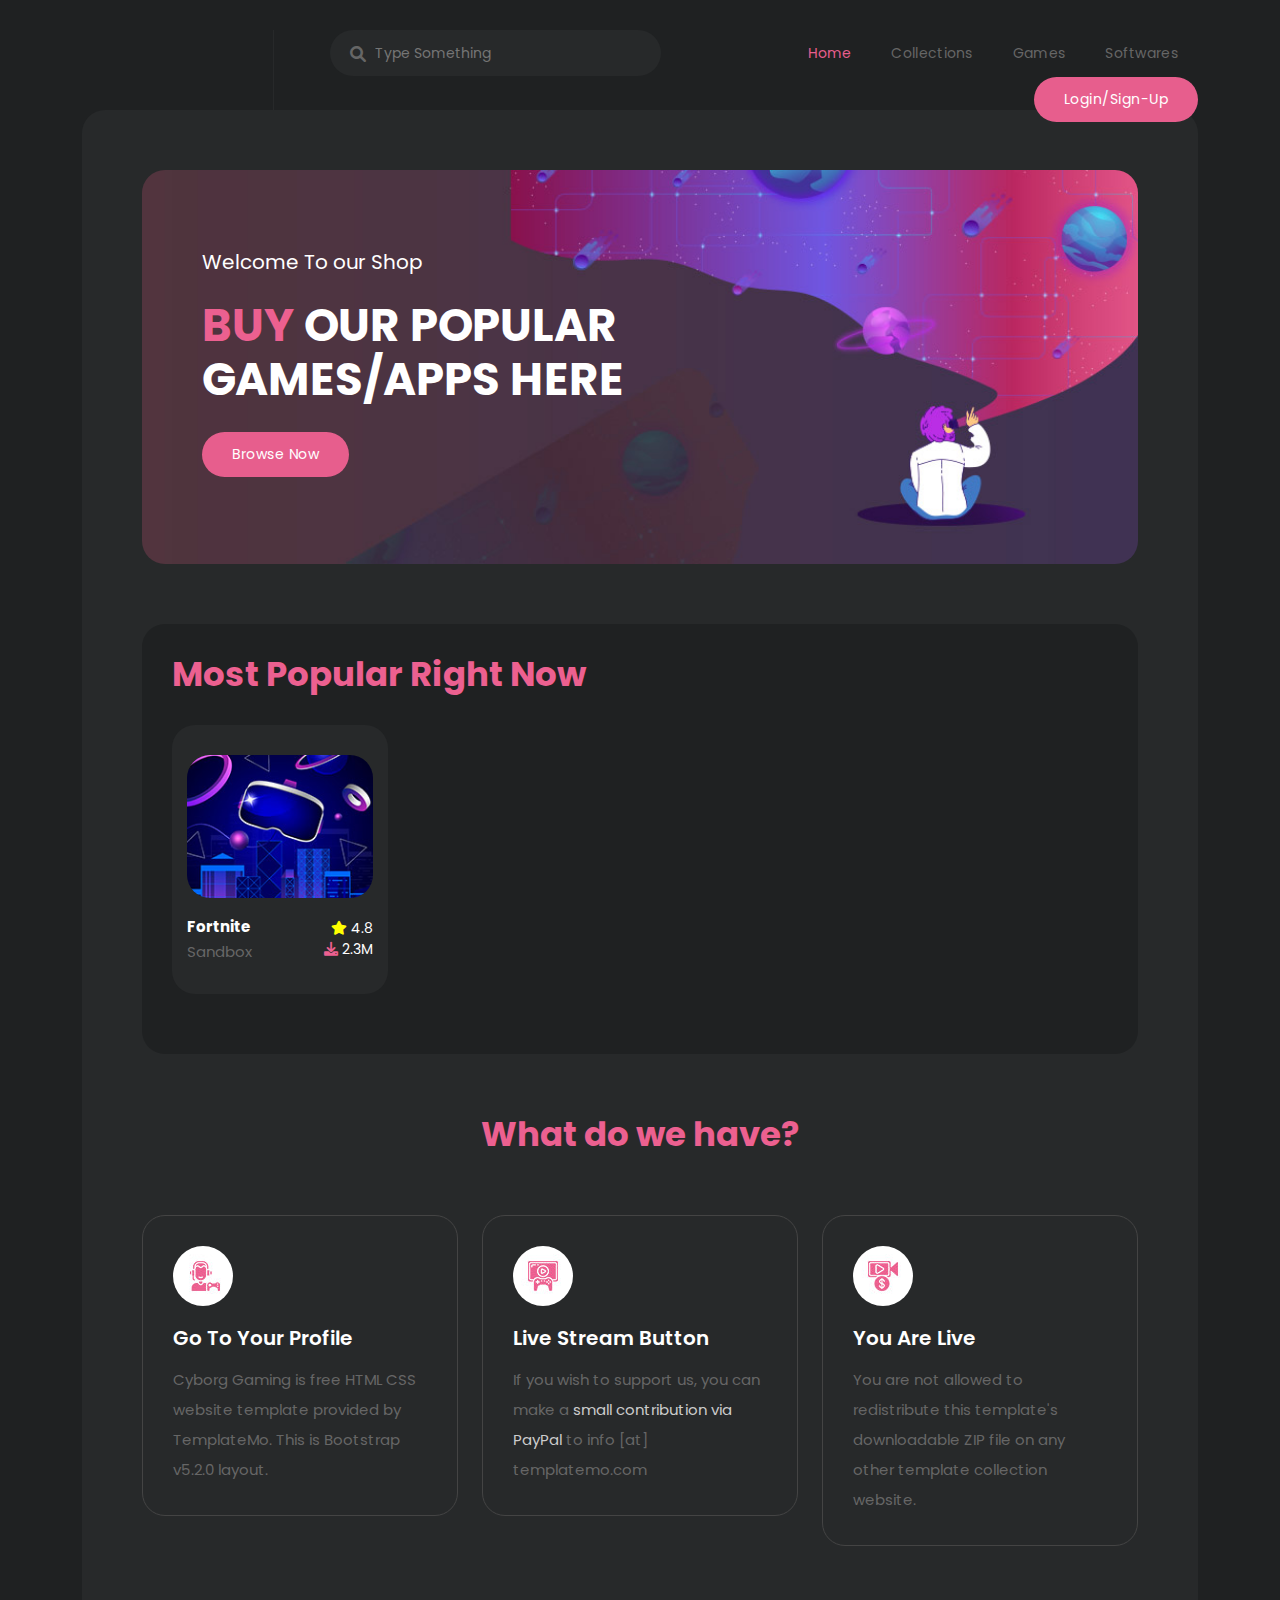
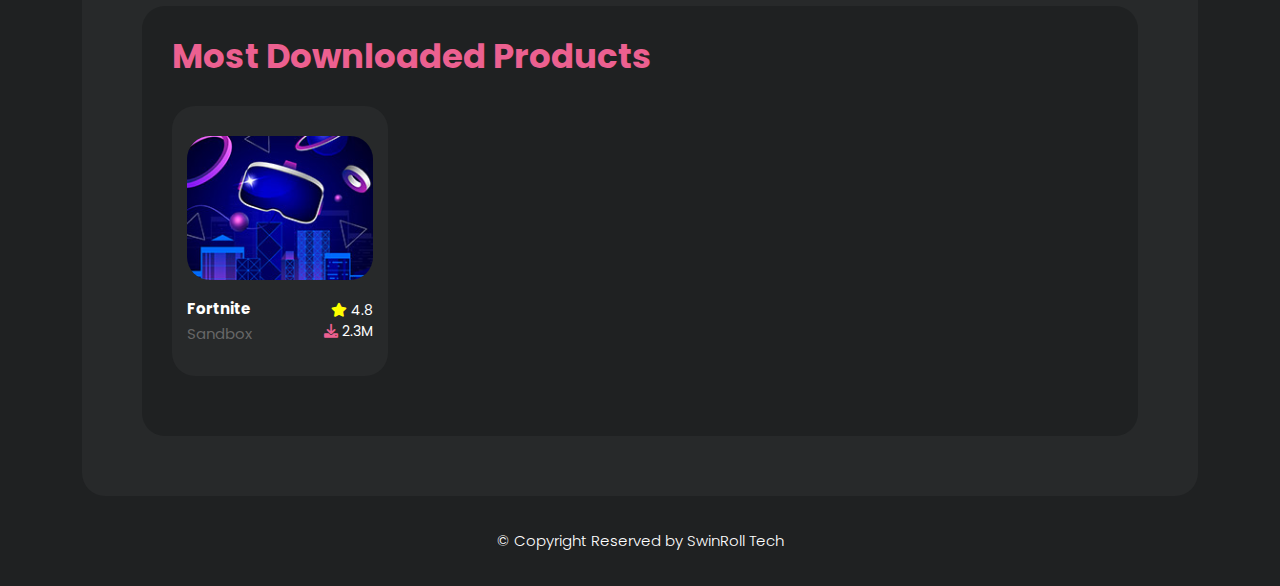
==== commit 51e4e982: "frontend_update" ====
--- a/index.html
+++ b/index.html
@@ -24,19 +24,6 @@
   </head>
 
 <body>
-
-  <!-- ***** Preloader Start ***** -->
-  <div id="js-preloader" class="js-preloader">
-    <div class="preloader-inner">
-      <span class="dot"></span>
-      <div class="dots">
-        <span></span>
-        <span></span>
-        <span></span>
-      </div>
-    </div>
-  </div>
-  <!-- ***** Preloader End ***** -->
 
   <!-- ***** Header Area Start ***** -->
   <header class="header-area header-sticky">
@@ -63,7 +50,9 @@
                         <li><a href="browse.html">Collections</a></li>
                         <li><a href="details.html">Games</a></li>
                         <li><a href="streams.html">Softwares</a></li>
-                        <li><a href="profile.html">Profile <img src="assets/images/profile-header.jpg" alt=""></a></li>
+                        <div class="main-button">
+                          <a href="profile.html">Login/Sign-up</a>
+                        </div>
                     </ul>   
                     <a class='menu-trigger'>
                         <span>Menu</span>
@@ -102,7 +91,7 @@
             <div class="row">
               <div class="col-lg-12">
                 <div class="heading-section">
-                  <h4><em>Most Popular</em> Right Now</h4>
+                  <h4>Most Popular Right Now</h4>
                 </div>
                 <div class="row">
                   <div class="col-lg-3 col-sm-6">
@@ -115,137 +104,75 @@
                       </ul>
                     </div>
                   </div>
-                  <div class="col-lg-3 col-sm-6">
-                    <div class="item">
-                      <img src="assets/images/popular-02.jpg" alt="">
-                      <h4>PubG<br><span>Battle S</span></h4>
-                      <ul>
-                        <li><i class="fa fa-star"></i> 4.8</li>
-                        <li><i class="fa fa-download"></i> 2.3M</li>
-                      </ul>
-                    </div>
-                  </div>
-                  <div class="col-lg-3 col-sm-6">
-                    <div class="item">
-                      <img src="assets/images/popular-03.jpg" alt="">
-                      <h4>Dota2<br><span>Steam-X</span></h4>
-                      <ul>
-                        <li><i class="fa fa-star"></i> 4.8</li>
-                        <li><i class="fa fa-download"></i> 2.3M</li>
-                      </ul>
-                    </div>
-                  </div>
-                  <div class="col-lg-3 col-sm-6">
-                    <div class="item">
-                      <img src="assets/images/popular-04.jpg" alt="">
-                      <h4>CS-GO<br><span>Legendary</span></h4>
-                      <ul>
-                        <li><i class="fa fa-star"></i> 4.8</li>
-                        <li><i class="fa fa-download"></i> 2.3M</li>
-                      </ul>
-                    </div>
-                  </div>
-                  <div class="col-lg-6">
-                    <div class="item">
-                      <div class="row">
-                        <div class="col-lg-6 col-sm-6">
-                          <div class="item inner-item">
-                            <img src="assets/images/popular-05.jpg" alt="">
-                            <h4>Mini Craft<br><span>Legendary</span></h4>
-                            <ul>
-                              <li><i class="fa fa-star"></i> 4.8</li>
-                              <li><i class="fa fa-download"></i> 2.3M</li>
-                            </ul>
-                          </div>
-                        </div>
-                        <div class="col-lg-6 col-sm-6">
-                          <div class="item">
-                            <img src="assets/images/popular-06.jpg" alt="">
-                            <h4>Eagles Fly<br><span>Matrix Games</span></h4>
-                            <ul>
-                              <li><i class="fa fa-star"></i> 4.8</li>
-                              <li><i class="fa fa-download"></i> 2.3M</li>
-                            </ul>
-                          </div>
-                        </div>
-                      </div>
-                    </div>
-                  </div>
-                  <div class="col-lg-3 col-sm-6">
-                    <div class="item">
-                      <img src="assets/images/popular-07.jpg" alt="">
-                      <h4>Warface<br><span>Max 3D</span></h4>
-                      <ul>
-                        <li><i class="fa fa-star"></i> 4.8</li>
-                        <li><i class="fa fa-download"></i> 2.3M</li>
-                      </ul>
-                    </div>
-                  </div>
-                  <div class="col-lg-3 col-sm-6">
-                    <div class="item">
-                      <img src="assets/images/popular-08.jpg" alt="">
-                      <h4>Warcraft<br><span>Legend</span></h4>
-                      <ul>
-                        <li><i class="fa fa-star"></i> 4.8</li>
-                        <li><i class="fa fa-download"></i> 2.3M</li>
-                      </ul>
-                    </div>
-                  </div>
-                  <div class="col-lg-12">
-                    <div class="main-button">
-                      <a href="browse.html">Discover Popular</a>
-                    </div>
-                  </div>
+
                 </div>
               </div>
             </div>
           </div>
           <!-- ***** Most Popular End ***** -->
 
-          <!-- ***** Gaming Library Start ***** -->
-          <div class="gaming-library">
+          <!-- ***** Start Stream Start ***** -->
+          <div class="start-stream">
             <div class="col-lg-12">
               <div class="heading-section">
-                <h4><em>Your Gaming</em> Library</h4>
-              </div>
-              <div class="item">
-                <ul>
-                  <li><img src="assets/images/game-01.jpg" alt="" class="templatemo-item"></li>
-                  <li><h4>Dota 2</h4><span>Sandbox</span></li>
-                  <li><h4>Date Added</h4><span>24/08/2036</span></li>
-                  <li><h4>Hours Played</h4><span>634 H 22 Mins</span></li>
-                  <li><h4>Currently</h4><span>Downloaded</span></li>
-                  <li><div class="main-border-button border-no-active"><a href="#">Donwloaded</a></div></li>
-                </ul>
-              </div>
-              <div class="item">
-                <ul>
-                  <li><img src="assets/images/game-02.jpg" alt="" class="templatemo-item"></li>
-                  <li><h4>Fortnite</h4><span>Sandbox</span></li>
-                  <li><h4>Date Added</h4><span>22/06/2036</span></li>
-                  <li><h4>Hours Played</h4><span>740 H 52 Mins</span></li>
-                  <li><h4>Currently</h4><span>Downloaded</span></li>
-                  <li><div class="main-border-button"><a href="#">Donwload</a></div></li>
-                </ul>
-              </div>
-              <div class="item last-item">
-                <ul>
-                  <li><img src="assets/images/game-03.jpg" alt="" class="templatemo-item"></li>
-                  <li><h4>CS-GO</h4><span>Sandbox</span></li>
-                  <li><h4>Date Added</h4><span>21/04/2036</span></li>
-                  <li><h4>Hours Played</h4><span>892 H 14 Mins</span></li>
-                  <li><h4>Currently</h4><span>Downloaded</span></li>
-                  <li><div class="main-border-button border-no-active"><a href="#">Donwloaded</a></div></li>
-                </ul>
-              </div>
-            </div>
-            <div class="col-lg-12">
-              <div class="main-button">
-                <a href="profile.html">View Your Library</a>
-              </div>
-            </div>
-          </div>
-          <!-- ***** Gaming Library End ***** -->
+                <h4>What do we have?</h4>
+              </div>
+              <div class="row">
+                <div class="col-lg-4">
+                  <div class="item">
+                    <div class="icon">
+                      <img src="assets/images/service-01.jpg" alt="" style="max-width: 60px; border-radius: 50%;">
+                    </div>
+                    <h4>Go To Your Profile</h4>
+                    <p>Cyborg Gaming is free HTML CSS website template provided by TemplateMo. This is Bootstrap v5.2.0 layout.</p>
+                  </div>
+                </div>
+                <div class="col-lg-4">
+                  <div class="item">
+                    <div class="icon">
+                      <img src="assets/images/service-02.jpg" alt="" style="max-width: 60px; border-radius: 50%;">
+                    </div>
+                    <h4>Live Stream Button</h4>
+                    <p>If you wish to support us, you can make a <a href="https://paypal.me/templatemo" target="_blank">small contribution via PayPal</a> to info [at] templatemo.com</p>
+                  </div>
+                </div>
+                <div class="col-lg-4">
+                  <div class="item">
+                    <div class="icon">
+                      <img src="assets/images/service-03.jpg" alt="" style="max-width: 60px; border-radius: 50%;">
+                    </div>
+                    <h4>You Are Live</h4>
+                    <p>You are not allowed to redistribute this template's downloadable ZIP file on any other template collection website.</p>
+                  </div>
+                </div>
+              </div>
+            </div>
+          </div>
+          <!-- ***** Start Stream End ***** -->
+
+          <!-- ***** Live Stream Start ***** -->
+            <div class="most-popular">
+              <div class="row">
+                <div class="col-lg-12">
+                  <div class="heading-section">
+                    <h4> Most Downloaded Products </h4>
+                  </div>
+                  <div class="row">
+                    <div class="col-lg-3 col-sm-6">
+                      <div class="item">
+                        <img src="assets/images/popular-01.jpg" alt="">
+                        <h4>Fortnite<br><span>Sandbox</span></h4>
+                        <ul>
+                          <li><i class="fa fa-star"></i> 4.8</li>
+                          <li><i class="fa fa-download"></i> 2.3M</li>
+                        </ul>
+                      </div>
+                    </div>
+              
+            </div>
+          </div>
+          <!-- ***** Live Stream End ***** -->
+
         </div>
       </div>
     </div>
